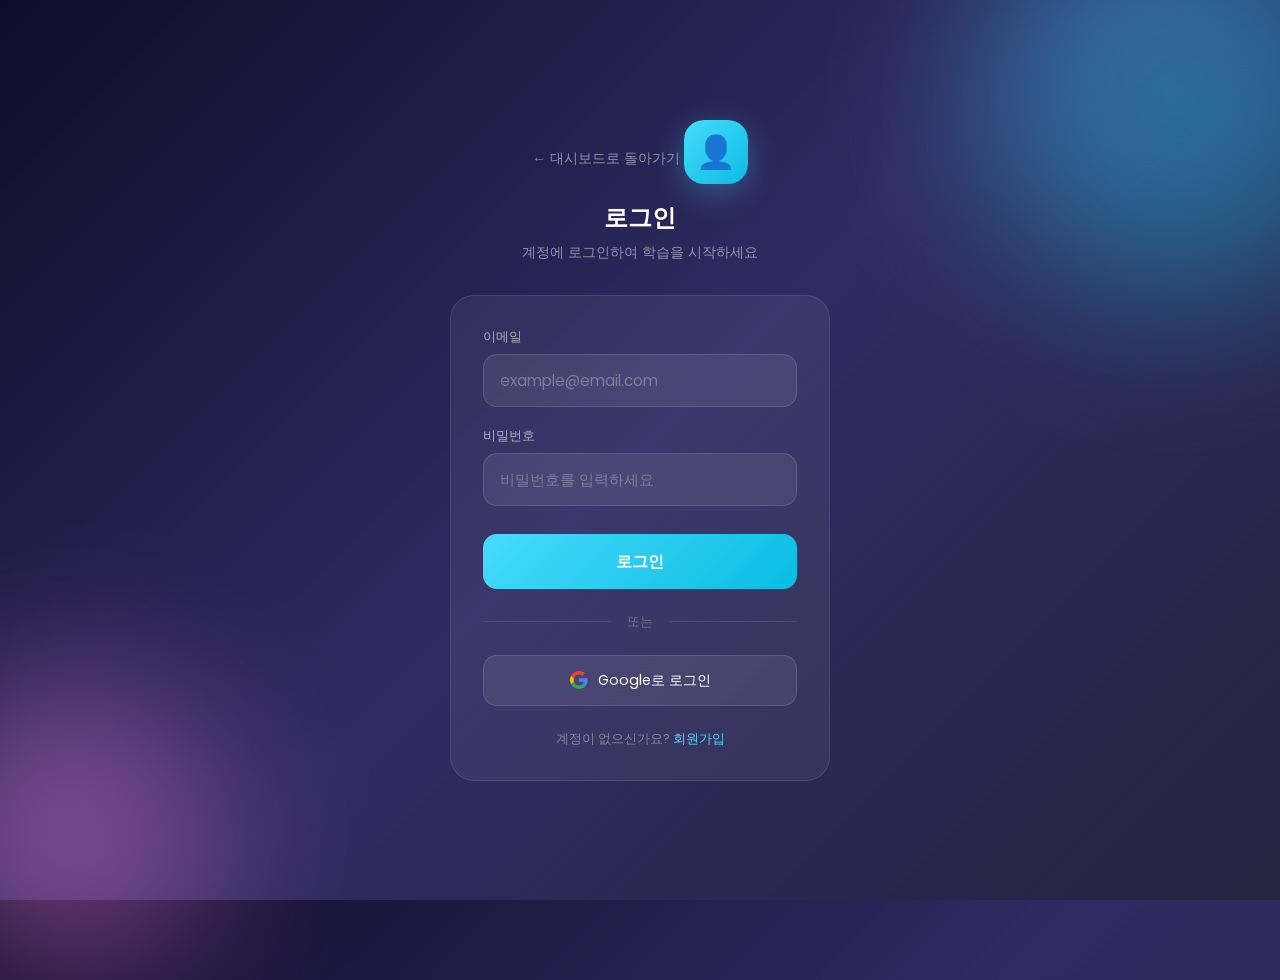
==== login.html @ 2763cc18 "Add login.html page" ====
<!DOCTYPE html>
<html lang="ko">
<head>
    <meta charset="UTF-8">
    <meta name="viewport" content="width=device-width, initial-scale=1.0">
    <title>Mangoi Speaking Practice - 로그인</title>
    <link rel="manifest" href="manifest.json">
    <link rel="icon" type="image/png" sizes="192x192" href="assets/icon-192x192.png">
    <style>
        @import url('https://fonts.googleapis.com/css2?family=Poppins:wght@300;400;600;700;800&display=swap');
        * { margin: 0; padding: 0; box-sizing: border-box; }
        body {
            font-family: 'Poppins', sans-serif; min-height: 100vh;
            background: linear-gradient(135deg, #0f0c29 0%, #302b63 50%, #24243e 100%);
            display: flex; flex-direction: column; align-items: center; justify-content: center;
            overflow: hidden; position: relative;
        }
        .bg-orb { position: absolute; border-radius: 50%; filter: blur(80px); opacity: 0.4; animation: floatOrb 8s ease-in-out infinite; }
        .bg-orb:nth-child(1) { width: 400px; height: 400px; background: linear-gradient(135deg, #48dbfb, #0abde3); top: -100px; right: -100px; }
        .bg-orb:nth-child(2) { width: 300px; height: 300px; background: linear-gradient(135deg, #ff9ff3, #f368e0); bottom: -80px; left: -80px; animation-delay: -3s; }
        @keyframes floatOrb { 0%, 100% { transform: translate(0,0) scale(1); } 33% { transform: translate(30px,-30px) scale(1.05); } 66% { transform: translate(-20px,20px) scale(0.95); } }
        .container { position: relative; z-index: 10; text-align: center; padding: 20px; max-width: 420px; width: 100%; }
        .back-link { display: inline-flex; align-items: center; gap: 8px; color: rgba(255,255,255,0.5); text-decoration: none; font-size: 0.85rem; margin-bottom: 30px; transition: color 0.3s; }
        .back-link:hover { color: rgba(255,255,255,0.8); }
        .logo-icon { width: 64px; height: 64px; background: linear-gradient(135deg, #48dbfb, #0abde3); border-radius: 20px; display: inline-flex; align-items: center; justify-content: center; font-size: 32px; box-shadow: 0 8px 32px rgba(72,219,251,0.3); margin-bottom: 16px; }
        .title { font-size: 1.5rem; font-weight: 700; color: #fff; margin-bottom: 8px; }
        .subtitle { color: rgba(255,255,255,0.5); font-size: 0.85rem; font-weight: 300; margin-bottom: 32px; }
        .login-card { background: rgba(255,255,255,0.06); backdrop-filter: blur(20px); -webkit-backdrop-filter: blur(20px); border: 1px solid rgba(255,255,255,0.1); border-radius: 24px; padding: 32px; }
        .form-group { margin-bottom: 20px; text-align: left; }
        .form-label { display: block; color: rgba(255,255,255,0.6); font-size: 0.8rem; font-weight: 400; margin-bottom: 8px; }
        .form-input { width: 100%; padding: 14px 16px; background: rgba(255,255,255,0.08); border: 1px solid rgba(255,255,255,0.12); border-radius: 14px; color: #fff; font-size: 0.95rem; font-family: 'Poppins', sans-serif; outline: none; transition: all 0.3s; }
        .form-input::placeholder { color: rgba(255,255,255,0.3); }
        .form-input:focus { border-color: #48dbfb; box-shadow: 0 0 0 3px rgba(72,219,251,0.15); }
        .login-btn { width: 100%; padding: 15px; background: linear-gradient(135deg, #48dbfb, #0abde3); border: none; border-radius: 14px; color: #fff; font-size: 1rem; font-weight: 600; font-family: 'Poppins', sans-serif; cursor: pointer; transition: all 0.3s; margin-top: 8px; }
        .login-btn:hover { transform: translateY(-2px); box-shadow: 0 8px 24px rgba(72,219,251,0.35); }
        .login-btn:active { transform: translateY(0); }
        .divider { display: flex; align-items: center; gap: 16px; margin: 24px 0; color: rgba(255,255,255,0.3); font-size: 0.8rem; }
        .divider::before, .divider::after { content: ''; flex: 1; height: 1px; background: rgba(255,255,255,0.1); }
        .google-btn { width: 100%; padding: 14px; background: rgba(255,255,255,0.08); border: 1px solid rgba(255,255,255,0.12); border-radius: 14px; color: #fff; font-size: 0.9rem; font-weight: 400; font-family: 'Poppins', sans-serif; cursor: pointer; transition: all 0.3s; display: flex; align-items: center; justify-content: center; gap: 10px; }
        .google-btn:hover { background: rgba(255,255,255,0.12); border-color: rgba(255,255,255,0.2); }
        .signup-text { margin-top: 24px; color: rgba(255,255,255,0.4); font-size: 0.8rem; }
        .signup-text a { color: #48dbfb; text-decoration: none; font-weight: 500; }
        .signup-text a:hover { text-decoration: underline; }
        .container { opacity: 0; animation: fadeIn 0.6s ease forwards; }
        @keyframes fadeIn { to { opacity: 1; } }
        @media (max-width: 480px) { .login-card { padding: 24px; } .title { font-size: 1.3rem; } }
    </style>
</head>
<body>
    <div class="bg-orb"></div>
    <div class="bg-orb"></div>
    <div class="container">
        <a href="index.html" class="back-link">← 대시보드로 돌아가기</a>
        <div class="logo-icon">👤</div>
        <h1 class="title">로그인</h1>
        <p class="subtitle">계정에 로그인하여 학습을 시작하세요</p>
        <div class="login-card">
            <form onsubmit="event.preventDefault(); alert('로그인 기능은 준비 중입니다!');">
                <div class="form-group">
                    <label class="form-label">이메일</label>
                    <input type="email" class="form-input" placeholder="example@email.com">
                </div>
                <div class="form-group">
                    <label class="form-label">비밀번호</label>
                    <input type="password" class="form-input" placeholder="비밀번호를 입력하세요">
                </div>
                <button type="submit" class="login-btn">로그인</button>
            </form>
            <div class="divider">또는</div>
            <button class="google-btn" onclick="alert('Google 로그인은 준비 중입니다!');">
                <svg width="18" height="18" viewBox="0 0 18 18"><path fill="#4285F4" d="M17.64 9.2c0-.637-.057-1.251-.164-1.84H9v3.481h4.844c-.209 1.125-.843 2.078-1.796 2.717v2.258h2.908c1.702-1.567 2.684-3.875 2.684-6.615z"/><path fill="#34A853" d="M9 18c2.43 0 4.467-.806 5.956-2.18l-2.908-2.259c-.806.54-1.837.86-3.048.86-2.344 0-4.328-1.584-5.036-3.711H.957v2.332C2.438 15.983 5.482 18 9 18z"/><path fill="#FBBC05" d="M3.964 10.71c-.18-.54-.282-1.117-.282-1.71s.102-1.17.282-1.71V4.958H.957C.347 6.173 0 7.548 0 9s.348 2.827.957 4.042l3.007-2.332z"/><path fill="#EA4335" d="M9 3.58c1.321 0 2.508.454 3.44 1.345l2.582-2.58C13.463.891 11.426 0 9 0 5.482 0 2.438 2.017.957 4.958L3.964 7.29C4.672 5.163 6.656 3.58 9 3.58z"/></svg>
                Google로 로그인
            </button>
            <p class="signup-text">계정이 없으신가요? <a href="#">회원가입</a></p>
        </div>
    </div>
</body>
</html>
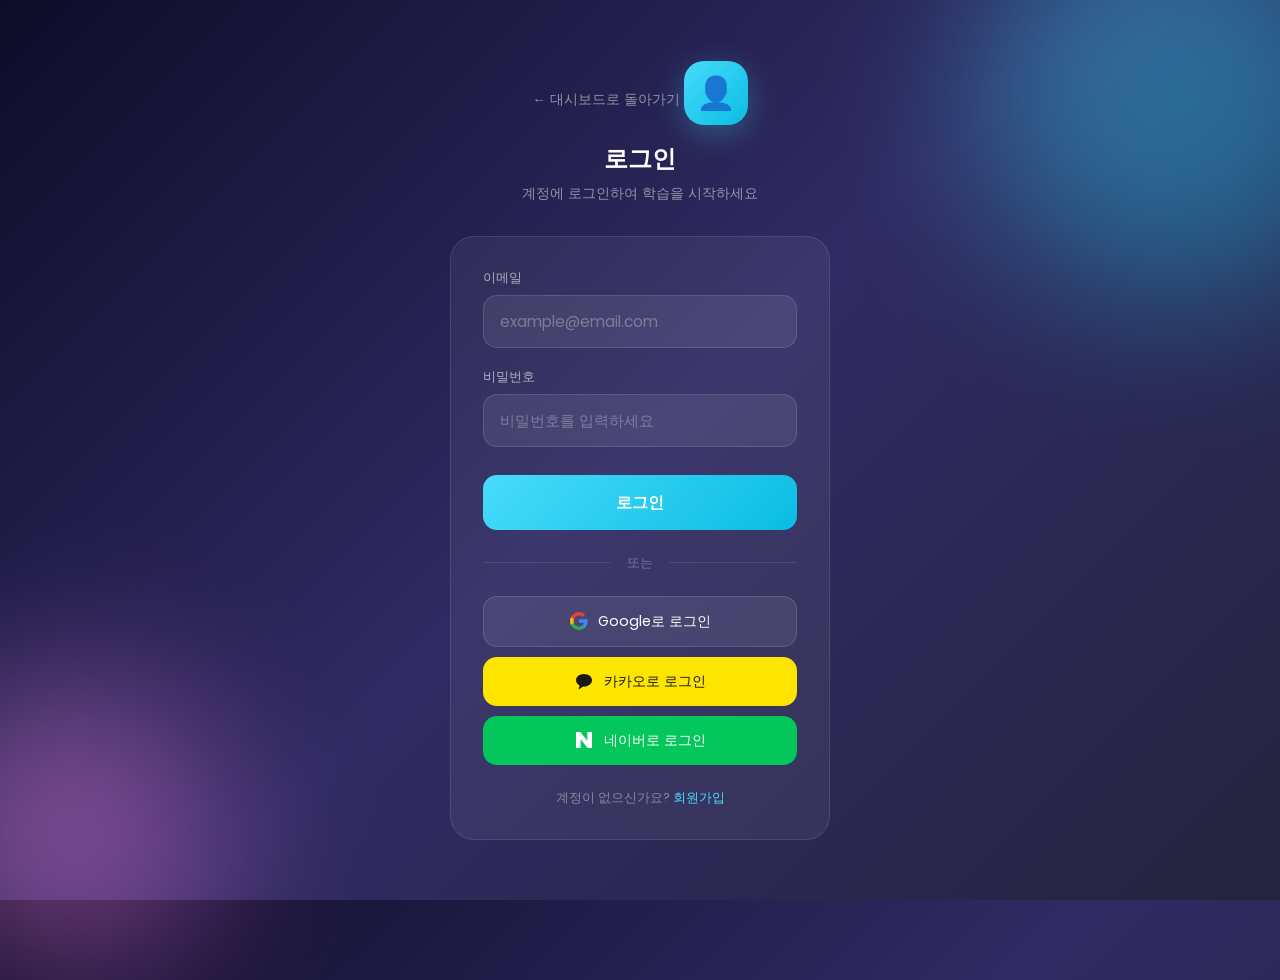
==== commit a3d3b4c7: "Update login.html" ====
--- a/login.html
+++ b/login.html
@@ -38,6 +38,10 @@
         .divider::before, .divider::after { content: ''; flex: 1; height: 1px; background: rgba(255,255,255,0.1); }
         .google-btn { width: 100%; padding: 14px; background: rgba(255,255,255,0.08); border: 1px solid rgba(255,255,255,0.12); border-radius: 14px; color: #fff; font-size: 0.9rem; font-weight: 400; font-family: 'Poppins', sans-serif; cursor: pointer; transition: all 0.3s; display: flex; align-items: center; justify-content: center; gap: 10px; }
         .google-btn:hover { background: rgba(255,255,255,0.12); border-color: rgba(255,255,255,0.2); }
+        .kakao-btn { width: 100%; padding: 14px; background: #FEE500; border: none; border-radius: 14px; color: #191919; font-size: 0.9rem; font-weight: 500; font-family: 'Poppins',sans-serif; cursor: pointer; display: flex; align-items: center; justify-content: center; gap: 10px; transition: all 0.3s; margin-top: 10px; }
+        .kakao-btn:hover { filter: brightness(0.95); transform: translateY(-1px); }
+        .naver-btn { width: 100%; padding: 14px; background: #03C75A; border: none; border-radius: 14px; color: #fff; font-size: 0.9rem; font-weight: 500; font-family: 'Poppins',sans-serif; cursor: pointer; display: flex; align-items: center; justify-content: center; gap: 10px; transition: all 0.3s; margin-top: 10px; }
+        .naver-btn:hover { filter: brightness(0.9); transform: translateY(-1px); }
         .signup-text { margin-top: 24px; color: rgba(255,255,255,0.4); font-size: 0.8rem; }
         .signup-text a { color: #48dbfb; text-decoration: none; font-weight: 500; }
         .signup-text a:hover { text-decoration: underline; }
@@ -71,6 +75,14 @@
                 <svg width="18" height="18" viewBox="0 0 18 18"><path fill="#4285F4" d="M17.64 9.2c0-.637-.057-1.251-.164-1.84H9v3.481h4.844c-.209 1.125-.843 2.078-1.796 2.717v2.258h2.908c1.702-1.567 2.684-3.875 2.684-6.615z"/><path fill="#34A853" d="M9 18c2.43 0 4.467-.806 5.956-2.18l-2.908-2.259c-.806.54-1.837.86-3.048.86-2.344 0-4.328-1.584-5.036-3.711H.957v2.332C2.438 15.983 5.482 18 9 18z"/><path fill="#FBBC05" d="M3.964 10.71c-.18-.54-.282-1.117-.282-1.71s.102-1.17.282-1.71V4.958H.957C.347 6.173 0 7.548 0 9s.348 2.827.957 4.042l3.007-2.332z"/><path fill="#EA4335" d="M9 3.58c1.321 0 2.508.454 3.44 1.345l2.582-2.58C13.463.891 11.426 0 9 0 5.482 0 2.438 2.017.957 4.958L3.964 7.29C4.672 5.163 6.656 3.58 9 3.58z"/></svg>
                 Google로 로그인
             </button>
+            <button class="kakao-btn" type="button">
+                <svg width="20" height="20" viewBox="0 0 20 20"><path fill="#191919" d="M10 3C5.58 3 2 5.87 2 9.32c0 2.17 1.42 4.08 3.58 5.18l-.91 3.38c-.08.29.26.52.5.34l3.96-2.62c.28.03.57.05.87.05 4.42 0 8-2.87 8-6.33S14.42 3 10 3z"/></svg>
+                카카오로 로그인
+            </button>
+            <button class="naver-btn" type="button">
+                <svg width="20" height="20" viewBox="0 0 20 20"><path fill="#fff" d="M13.36 10.63L6.4 2H2v16h4.64V9.37L13.6 18H18V2h-4.64z"/></svg>
+                네이버로 로그인
+            </button>
             <p class="signup-text">계정이 없으신가요? <a href="#">회원가입</a></p>
         </div>
     </div>
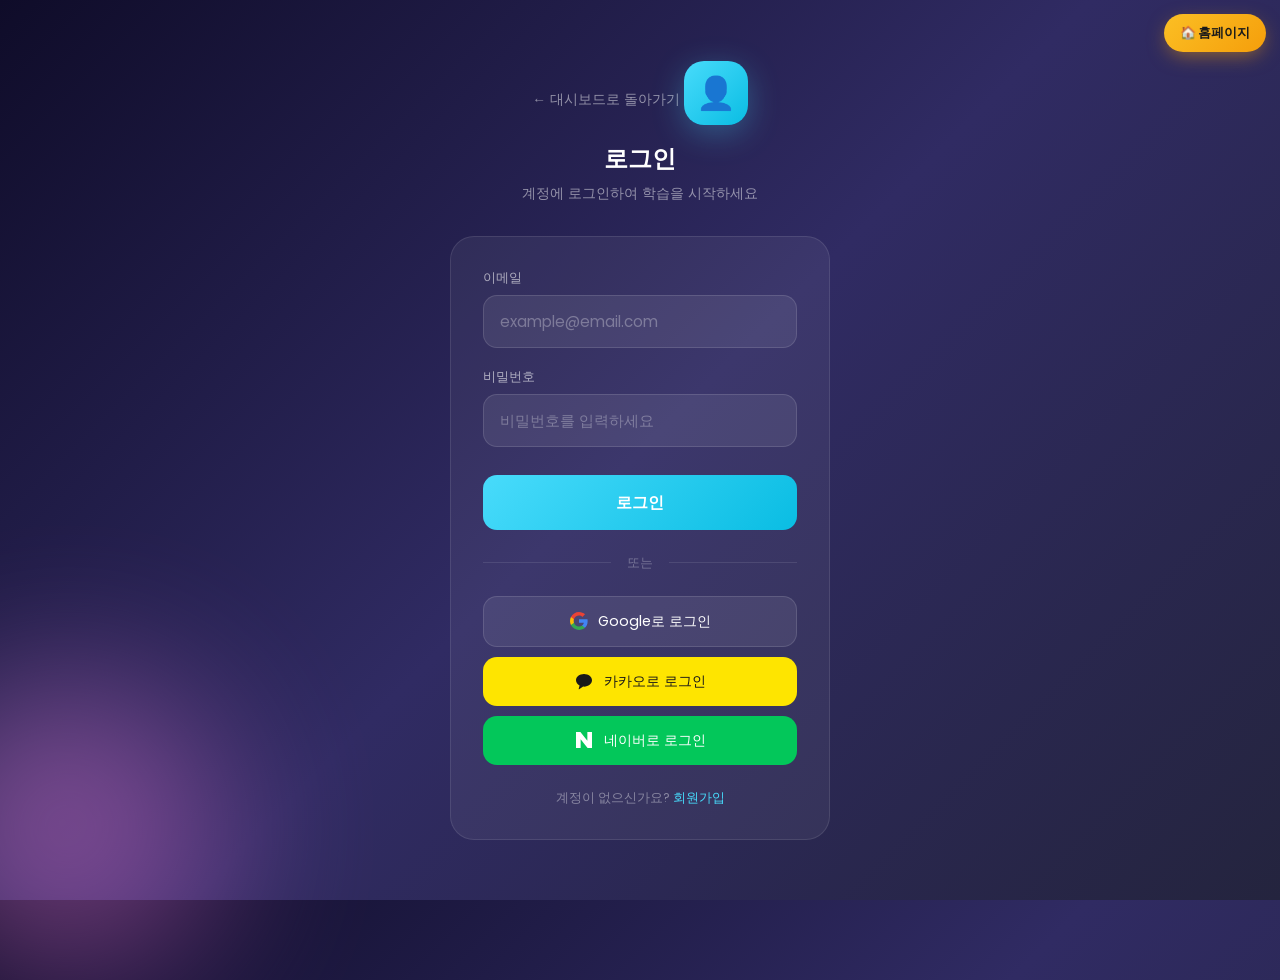
==== commit 83c49afa: "fix: remove stray h/hh + add home button + i18n toggle" ====
--- a/login.html
+++ b/login.html
@@ -51,6 +51,8 @@
     </style>
 </head>
 <body>
+<a href="https://webrtc-unified-platform-prod.navy111p.workers.dev/" title="학생 홈페이지로 돌아가기"
+   style="position:fixed;top:14px;right:14px;z-index:99999;background:linear-gradient(135deg,#fbbf24,#f59e0b);color:#1a1a1a;text-decoration:none;padding:9px 16px;border-radius:99px;font-size:13px;font-weight:800;display:inline-flex;align-items:center;gap:5px;box-shadow:0 6px 20px -4px rgba(245,158,11,.55);font-family:'Poppins','Noto Sans KR',sans-serif">🏠 홈페이지</a>
     <div class="bg-orb"></div>
     <div class="bg-orb"></div>
     <div class="container">
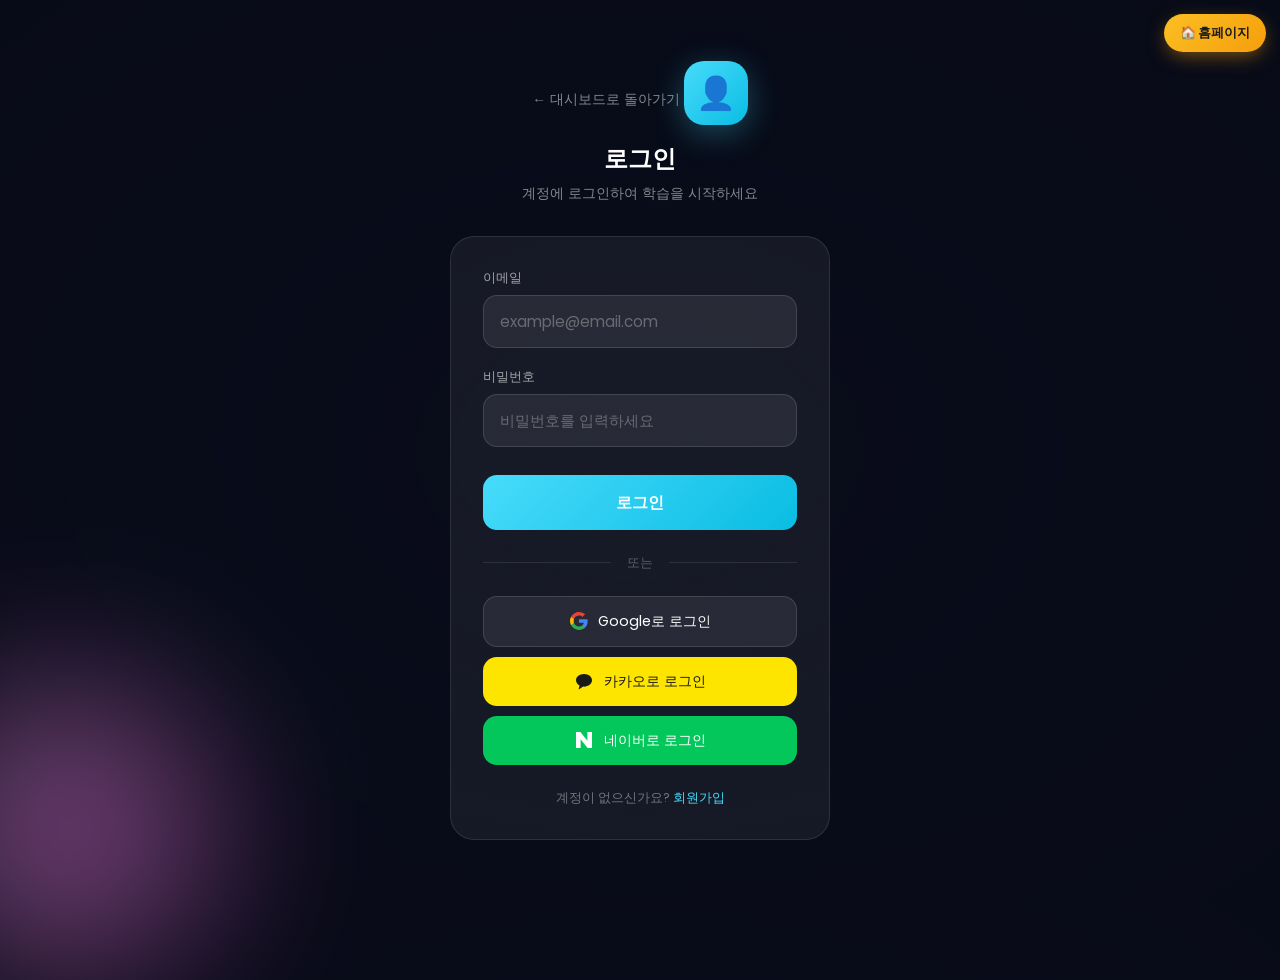
==== commit b4a4fb96: "feat: unified space background matching student homepage" ====
--- a/login.html
+++ b/login.html
@@ -11,7 +11,10 @@
         * { margin: 0; padding: 0; box-sizing: border-box; }
         body {
             font-family: 'Poppins', sans-serif; min-height: 100vh;
-            background: linear-gradient(135deg, #0f0c29 0%, #302b63 50%, #24243e 100%);
+            background:
+              radial-gradient(ellipse at center, rgba(11,15,30,0.55) 0%, rgba(8,11,24,0.92) 100%),
+              url('https://webrtc-unified-platform-prod.navy111p.workers.dev/img/bg/space.jpg') center center / cover no-repeat fixed,
+              #050714;
             display: flex; flex-direction: column; align-items: center; justify-content: center;
             overflow: hidden; position: relative;
         }
